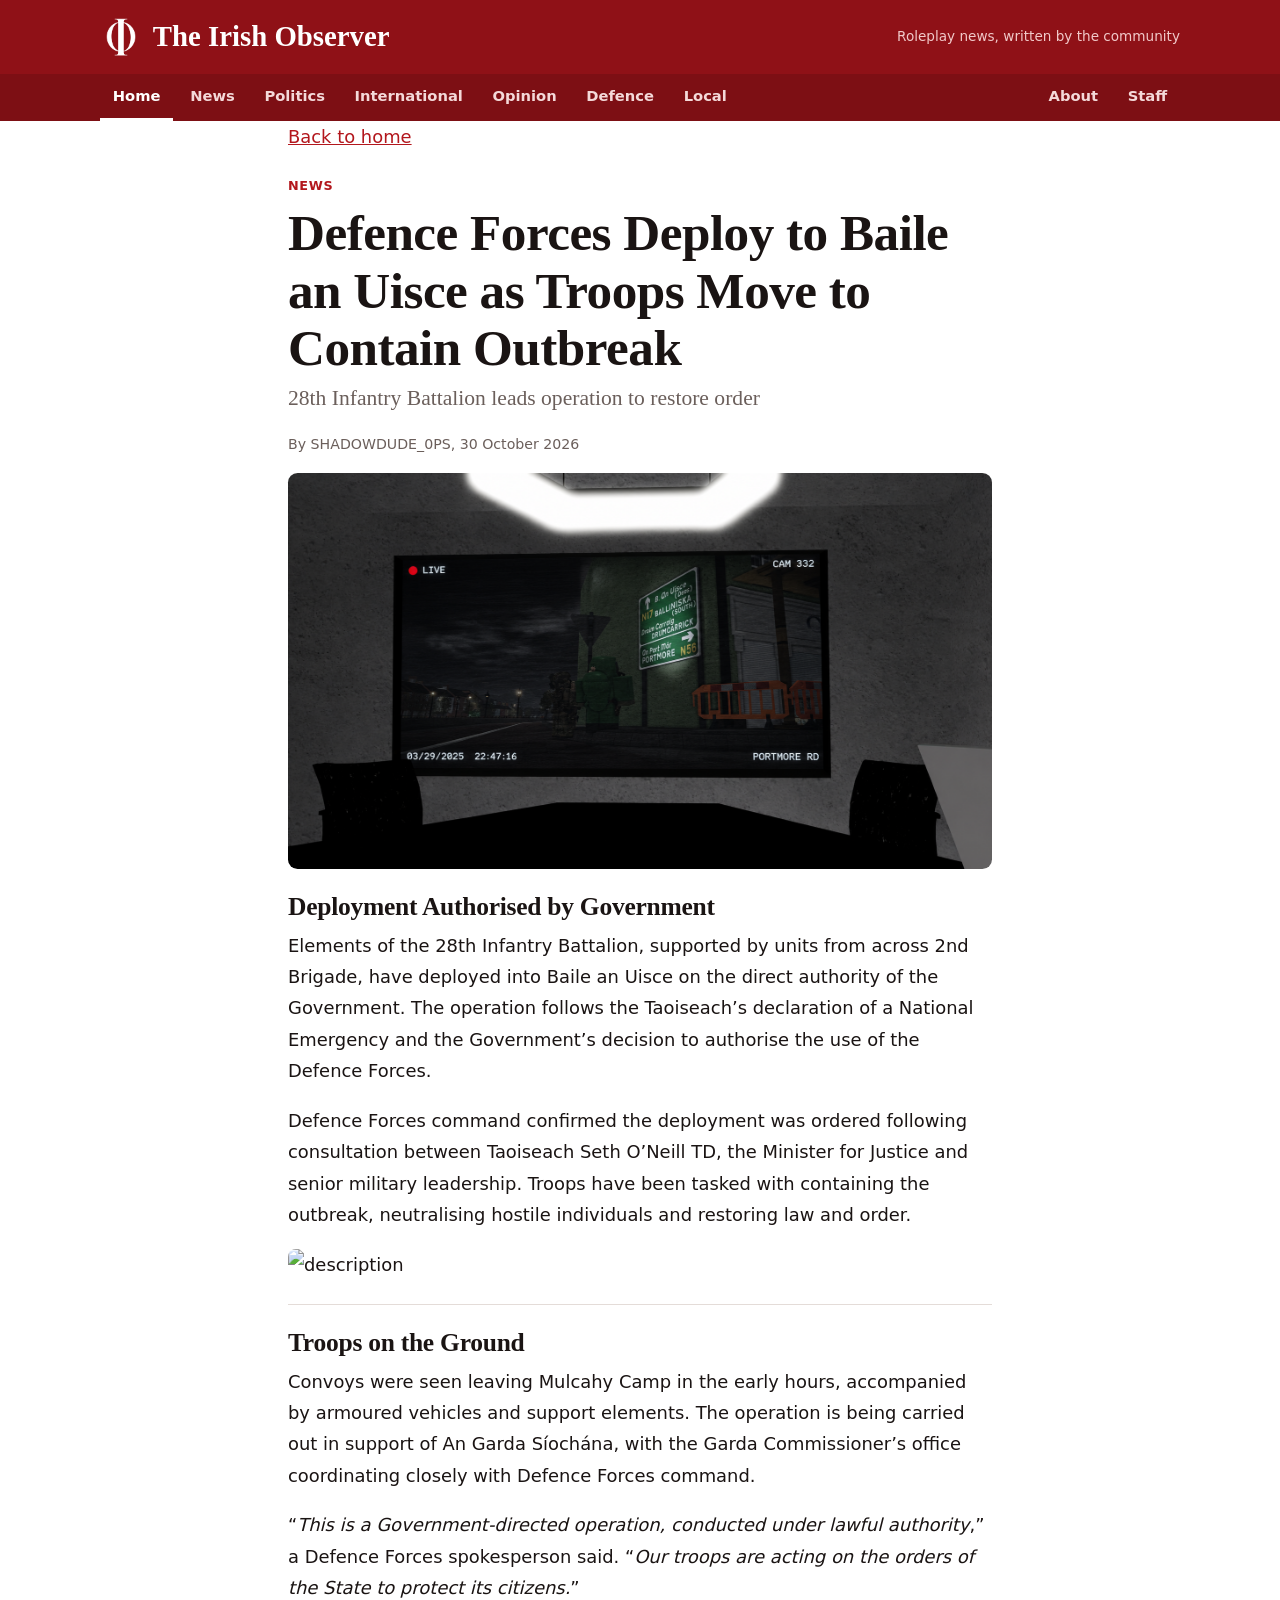
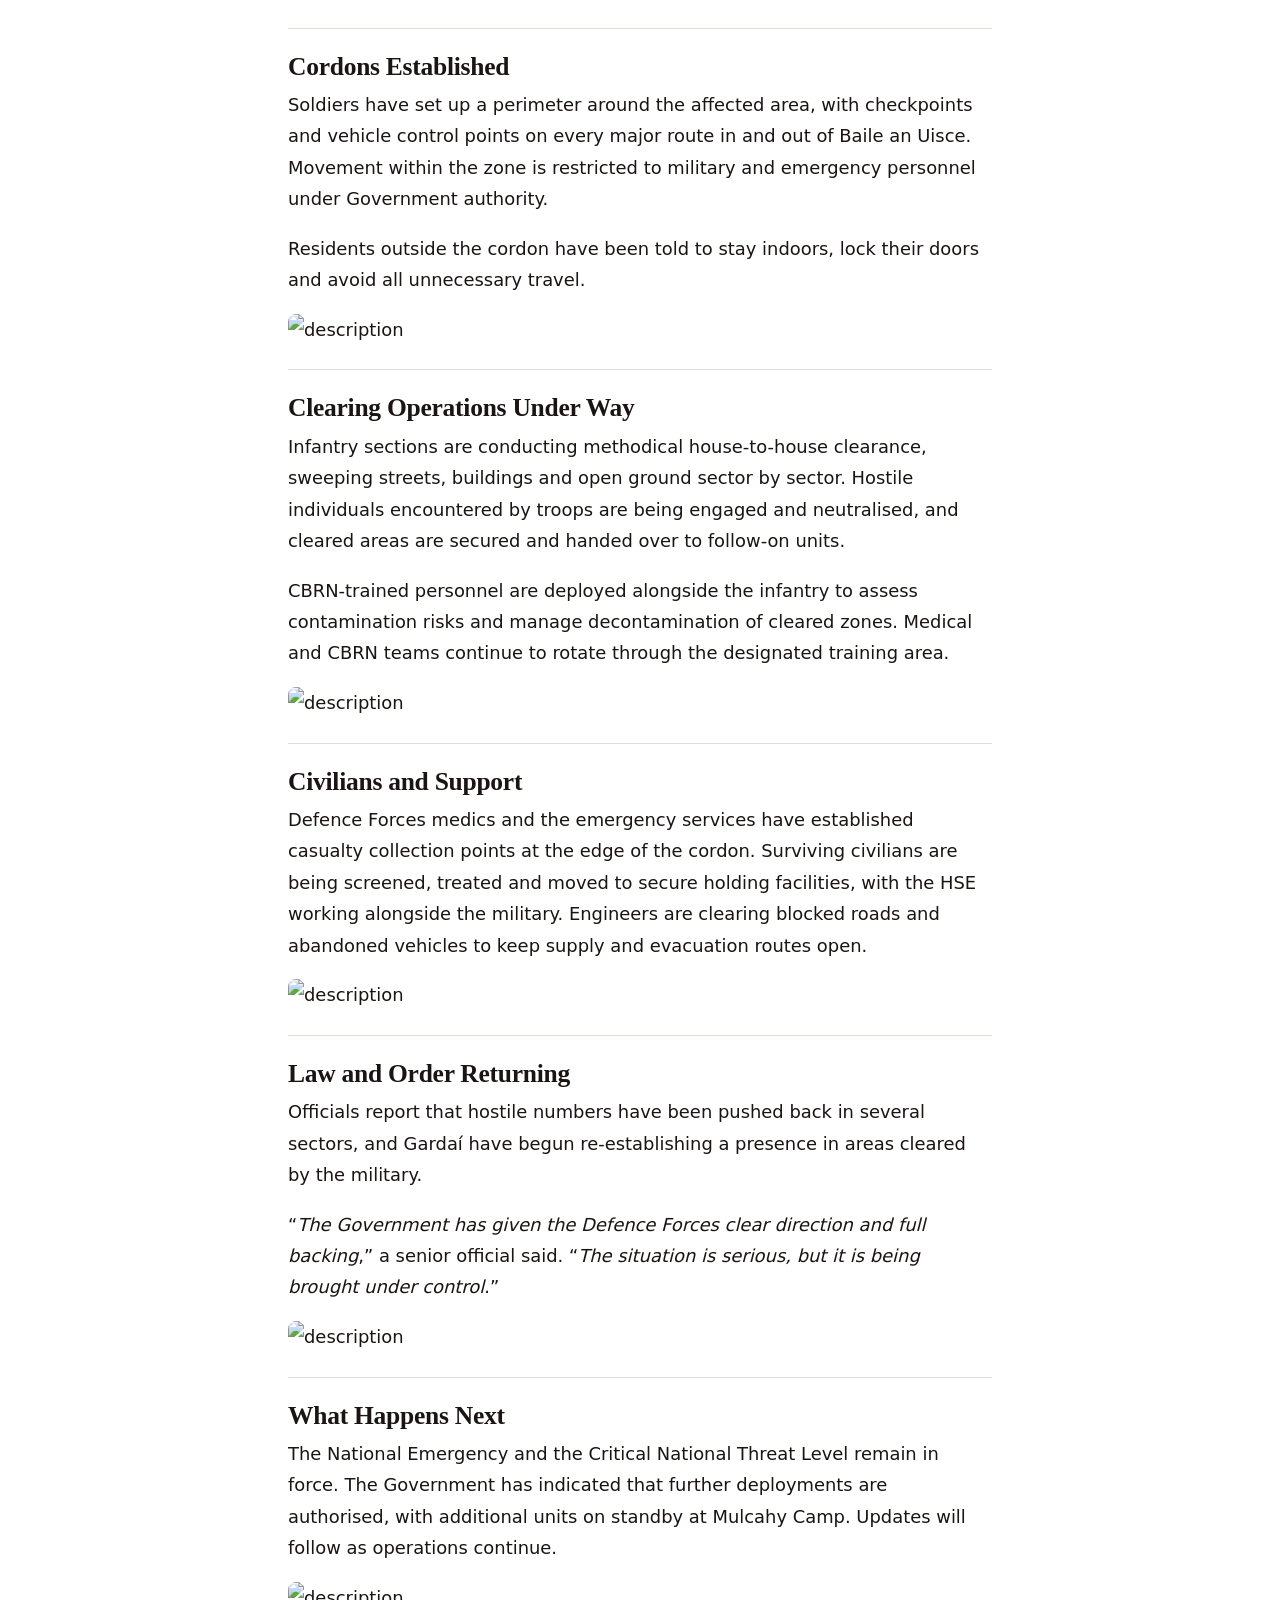
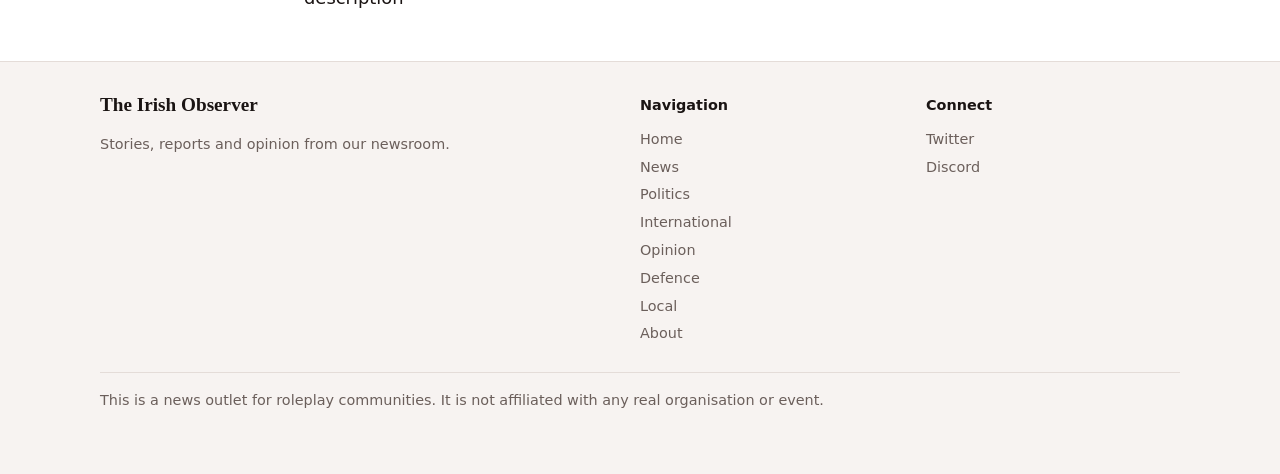
==== p/defence-forces-deploy-to-baile-an-uisce--mvvczonp/index.html @ a36e90ca "Share page: Defence Forces Deploy to Baile an Uisce as Troops Move to Contain Outbreak" ====
<!doctype html><html lang="en"><head><meta charset="utf-8"><title>Defence Forces Deploy to Baile an Uisce as Troops Move to Contain Outbreak - The Irish Observer</title><meta property="og:type" content="article"><meta property="og:site_name" content="The Irish Observer"><meta property="og:title" content="Defence Forces Deploy to Baile an Uisce as Troops Move to Contain Outbreak"><meta property="og:description" content="News: 28th Infantry Battalion leads operation to restore order"><meta property="og:url" content="https://irish-observer.github.io/p/defence-forces-deploy-to-baile-an-uisce--mvvczonp/"><meta property="og:image" content="https://irish-observer.github.io/images/1793388119868-e51151ce-7bc2-4d5a-90ff-779050ea4529.png"><meta property="og:image:alt" content="Defence Forces Deploy to Baile an Uisce as Troops Move to Contain Outbreak"><meta property="article:published_time" content="2026-10-30T19:02"><meta property="article:section" content="News"><meta property="article:author" content="SHADOWDUDE_0PS"><meta name="twitter:card" content="summary_large_image"><meta name="twitter:title" content="Defence Forces Deploy to Baile an Uisce as Troops Move to Contain Outbreak"><meta name="twitter:description" content="News: 28th Infantry Battalion leads operation to restore order"><meta name="twitter:image" content="https://irish-observer.github.io/images/1793388119868-e51151ce-7bc2-4d5a-90ff-779050ea4529.png"><meta name="theme-color" content="#8f1117"></head><body><a href="https://irish-observer.github.io/#/a/defence-forces-deploy-to-baile-an-uisce--mvvczonp">Read the story</a><script>location.replace("https://irish-observer.github.io/#/a/defence-forces-deploy-to-baile-an-uisce--mvvczonp")</script></body></html>
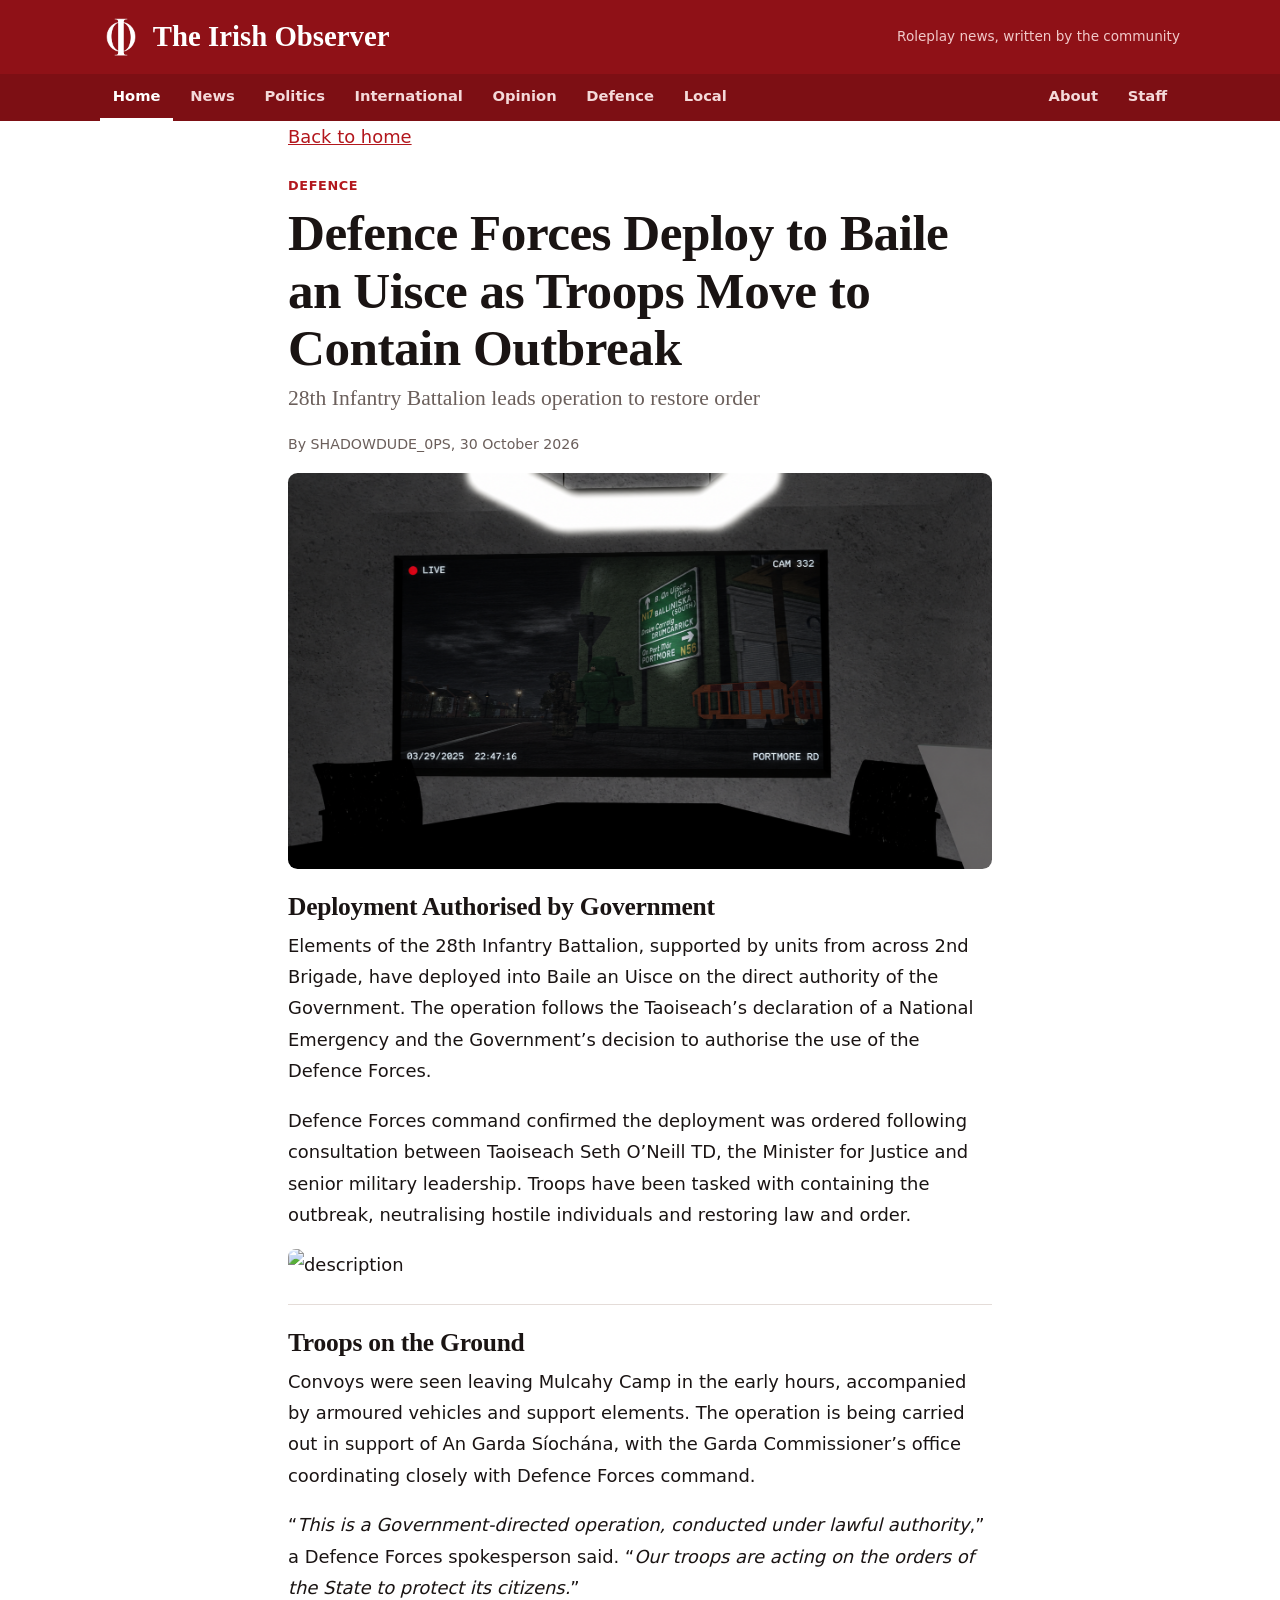
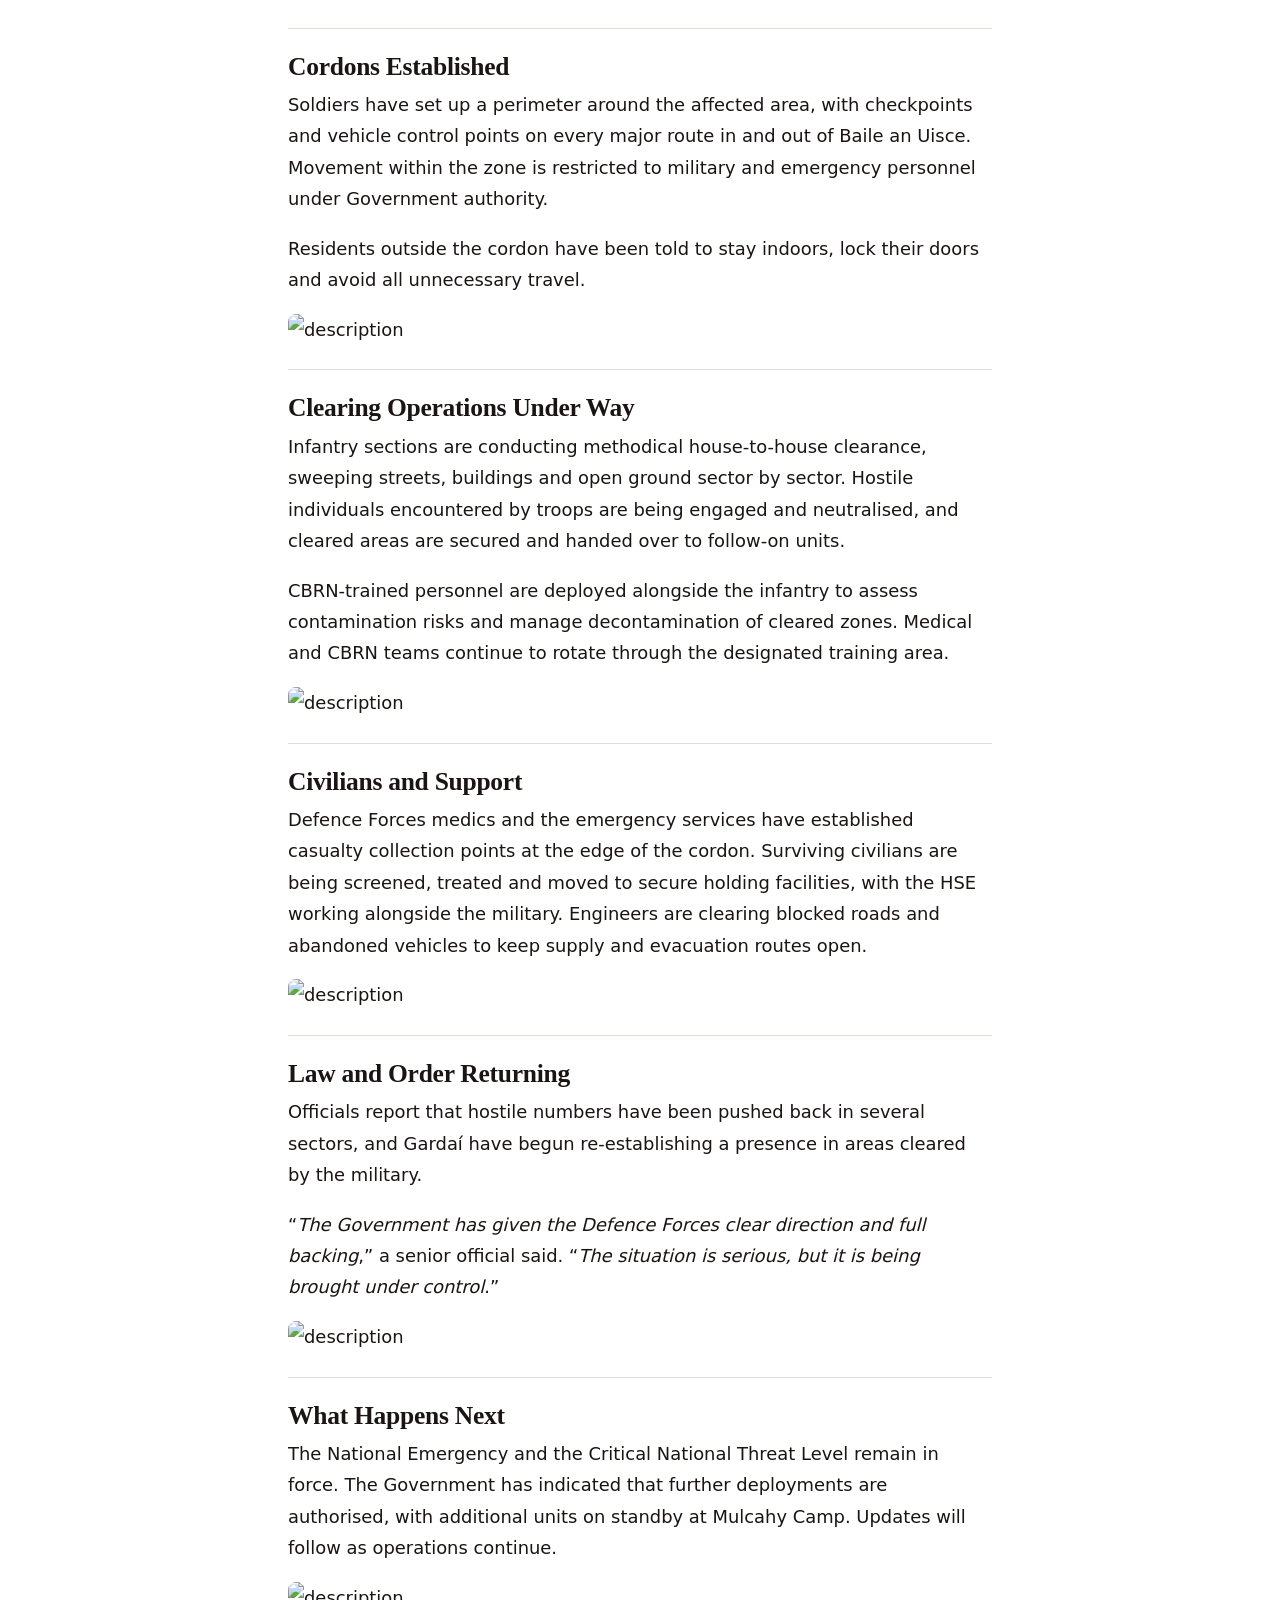
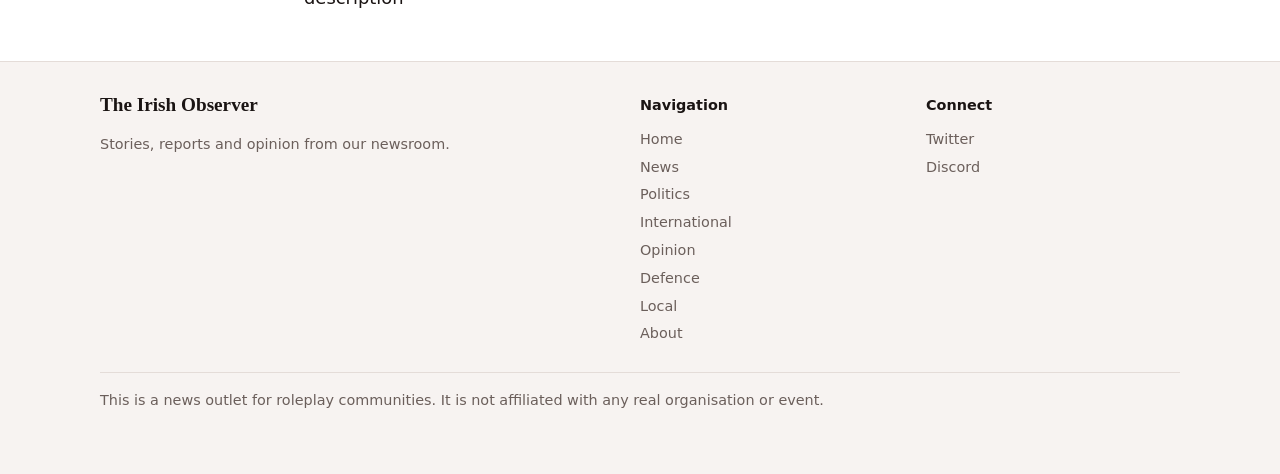
==== commit f1aafdbe: "Share page: Defence Forces Deploy to Baile an Uisce as Troops Move to Contain Outbreak" ====
--- a/p/defence-forces-deploy-to-baile-an-uisce--mvvczonp/index.html
+++ b/p/defence-forces-deploy-to-baile-an-uisce--mvvczonp/index.html
@@ -1 +1 @@
-<!doctype html><html lang="en"><head><meta charset="utf-8"><title>Defence Forces Deploy to Baile an Uisce as Troops Move to Contain Outbreak - The Irish Observer</title><meta property="og:type" content="article"><meta property="og:site_name" content="The Irish Observer"><meta property="og:title" content="Defence Forces Deploy to Baile an Uisce as Troops Move to Contain Outbreak"><meta property="og:description" content="News: 28th Infantry Battalion leads operation to restore order"><meta property="og:url" content="https://irish-observer.github.io/p/defence-forces-deploy-to-baile-an-uisce--mvvczonp/"><meta property="og:image" content="https://irish-observer.github.io/images/1793388119868-e51151ce-7bc2-4d5a-90ff-779050ea4529.png"><meta property="og:image:alt" content="Defence Forces Deploy to Baile an Uisce as Troops Move to Contain Outbreak"><meta property="article:published_time" content="2026-10-30T19:02"><meta property="article:section" content="News"><meta property="article:author" content="SHADOWDUDE_0PS"><meta name="twitter:card" content="summary_large_image"><meta name="twitter:title" content="Defence Forces Deploy to Baile an Uisce as Troops Move to Contain Outbreak"><meta name="twitter:description" content="News: 28th Infantry Battalion leads operation to restore order"><meta name="twitter:image" content="https://irish-observer.github.io/images/1793388119868-e51151ce-7bc2-4d5a-90ff-779050ea4529.png"><meta name="theme-color" content="#8f1117"></head><body><a href="https://irish-observer.github.io/#/a/defence-forces-deploy-to-baile-an-uisce--mvvczonp">Read the story</a><script>location.replace("https://irish-observer.github.io/#/a/defence-forces-deploy-to-baile-an-uisce--mvvczonp")</script></body></html>+<!doctype html><html lang="en"><head><meta charset="utf-8"><title>Defence Forces Deploy to Baile an Uisce as Troops Move to Contain Outbreak - The Irish Observer</title><meta property="og:type" content="article"><meta property="og:site_name" content="The Irish Observer"><meta property="og:title" content="Defence Forces Deploy to Baile an Uisce as Troops Move to Contain Outbreak"><meta property="og:description" content="Defence: 28th Infantry Battalion leads operation to restore order"><meta property="og:url" content="https://irish-observer.github.io/p/defence-forces-deploy-to-baile-an-uisce--mvvczonp/"><meta property="og:image" content="https://irish-observer.github.io/images/1793388119868-e51151ce-7bc2-4d5a-90ff-779050ea4529.png"><meta property="og:image:alt" content="Defence Forces Deploy to Baile an Uisce as Troops Move to Contain Outbreak"><meta property="article:published_time" content="2026-10-30T19:02"><meta property="article:section" content="Defence"><meta property="article:author" content="SHADOWDUDE_0PS"><meta name="twitter:card" content="summary_large_image"><meta name="twitter:title" content="Defence Forces Deploy to Baile an Uisce as Troops Move to Contain Outbreak"><meta name="twitter:description" content="Defence: 28th Infantry Battalion leads operation to restore order"><meta name="twitter:image" content="https://irish-observer.github.io/images/1793388119868-e51151ce-7bc2-4d5a-90ff-779050ea4529.png"><meta name="theme-color" content="#8f1117"></head><body><a href="https://irish-observer.github.io/#/a/defence-forces-deploy-to-baile-an-uisce--mvvczonp">Read the story</a><script>location.replace("https://irish-observer.github.io/#/a/defence-forces-deploy-to-baile-an-uisce--mvvczonp")</script></body></html>
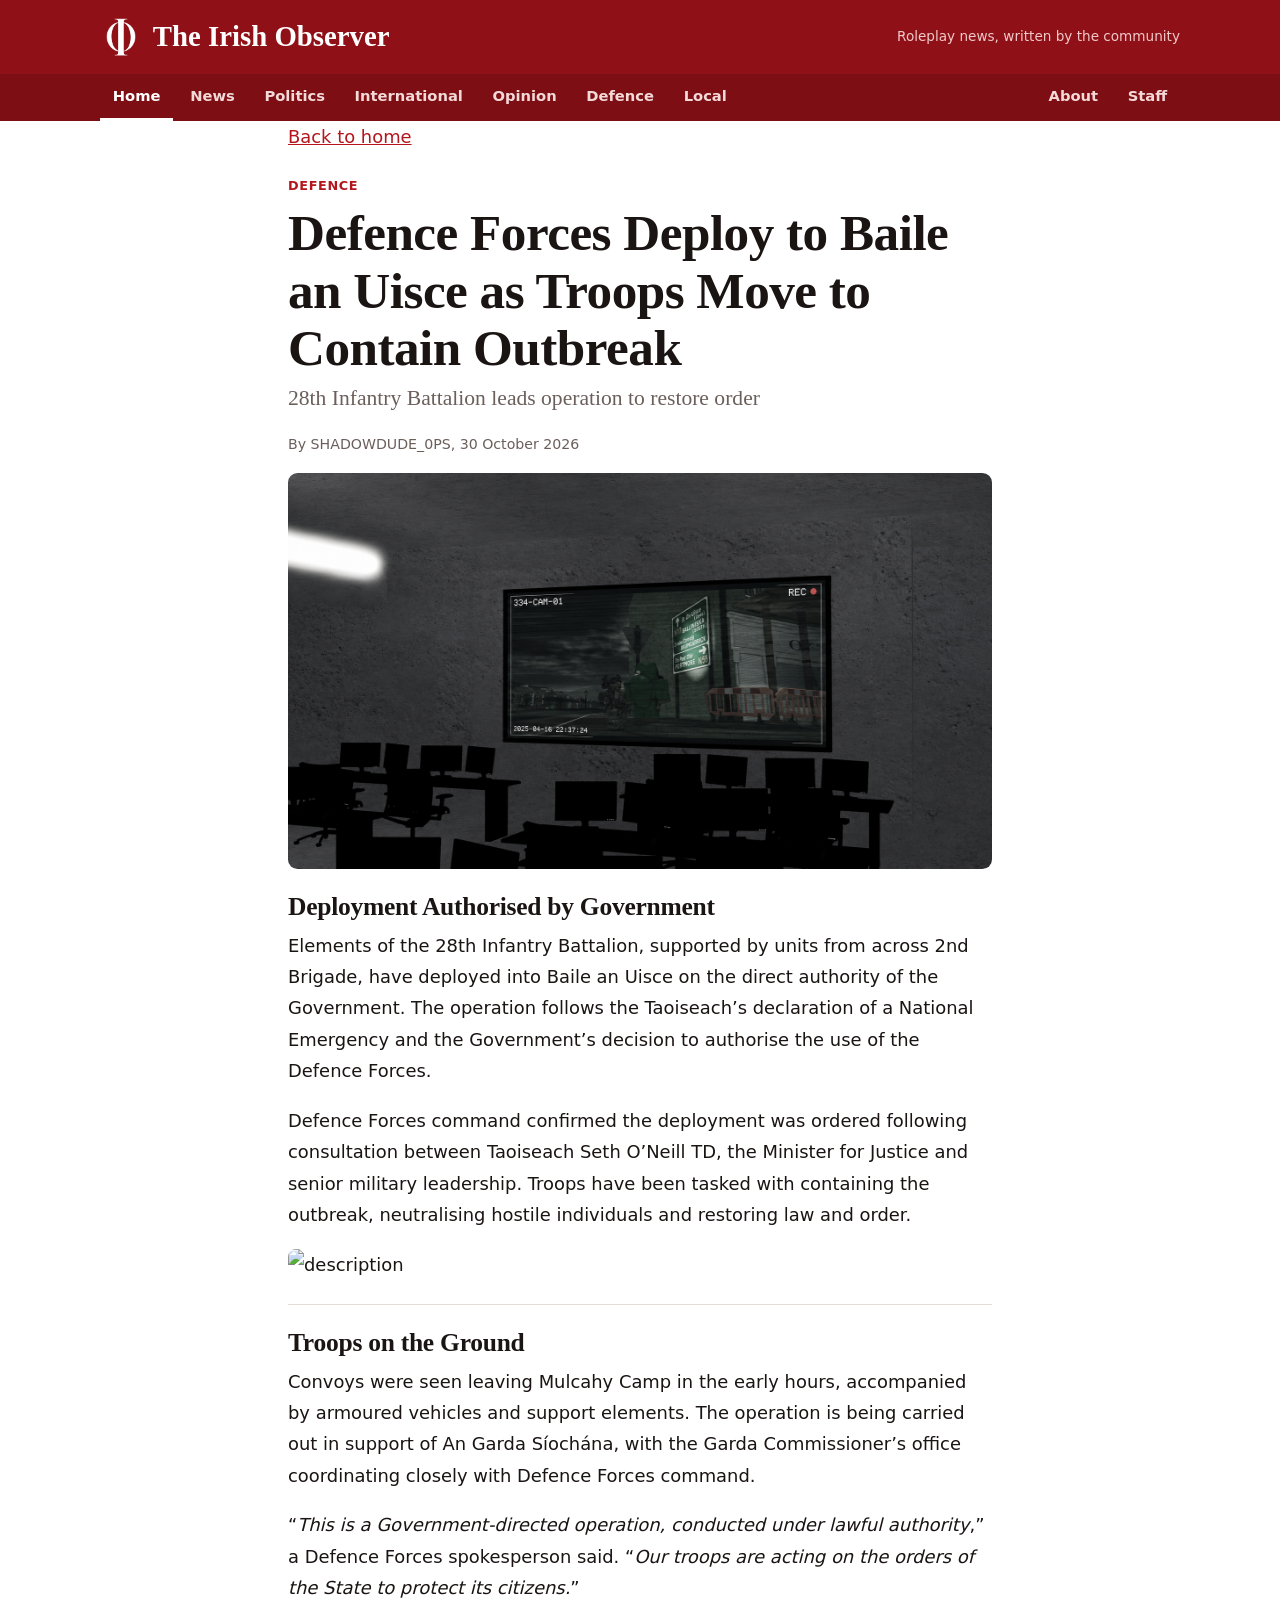
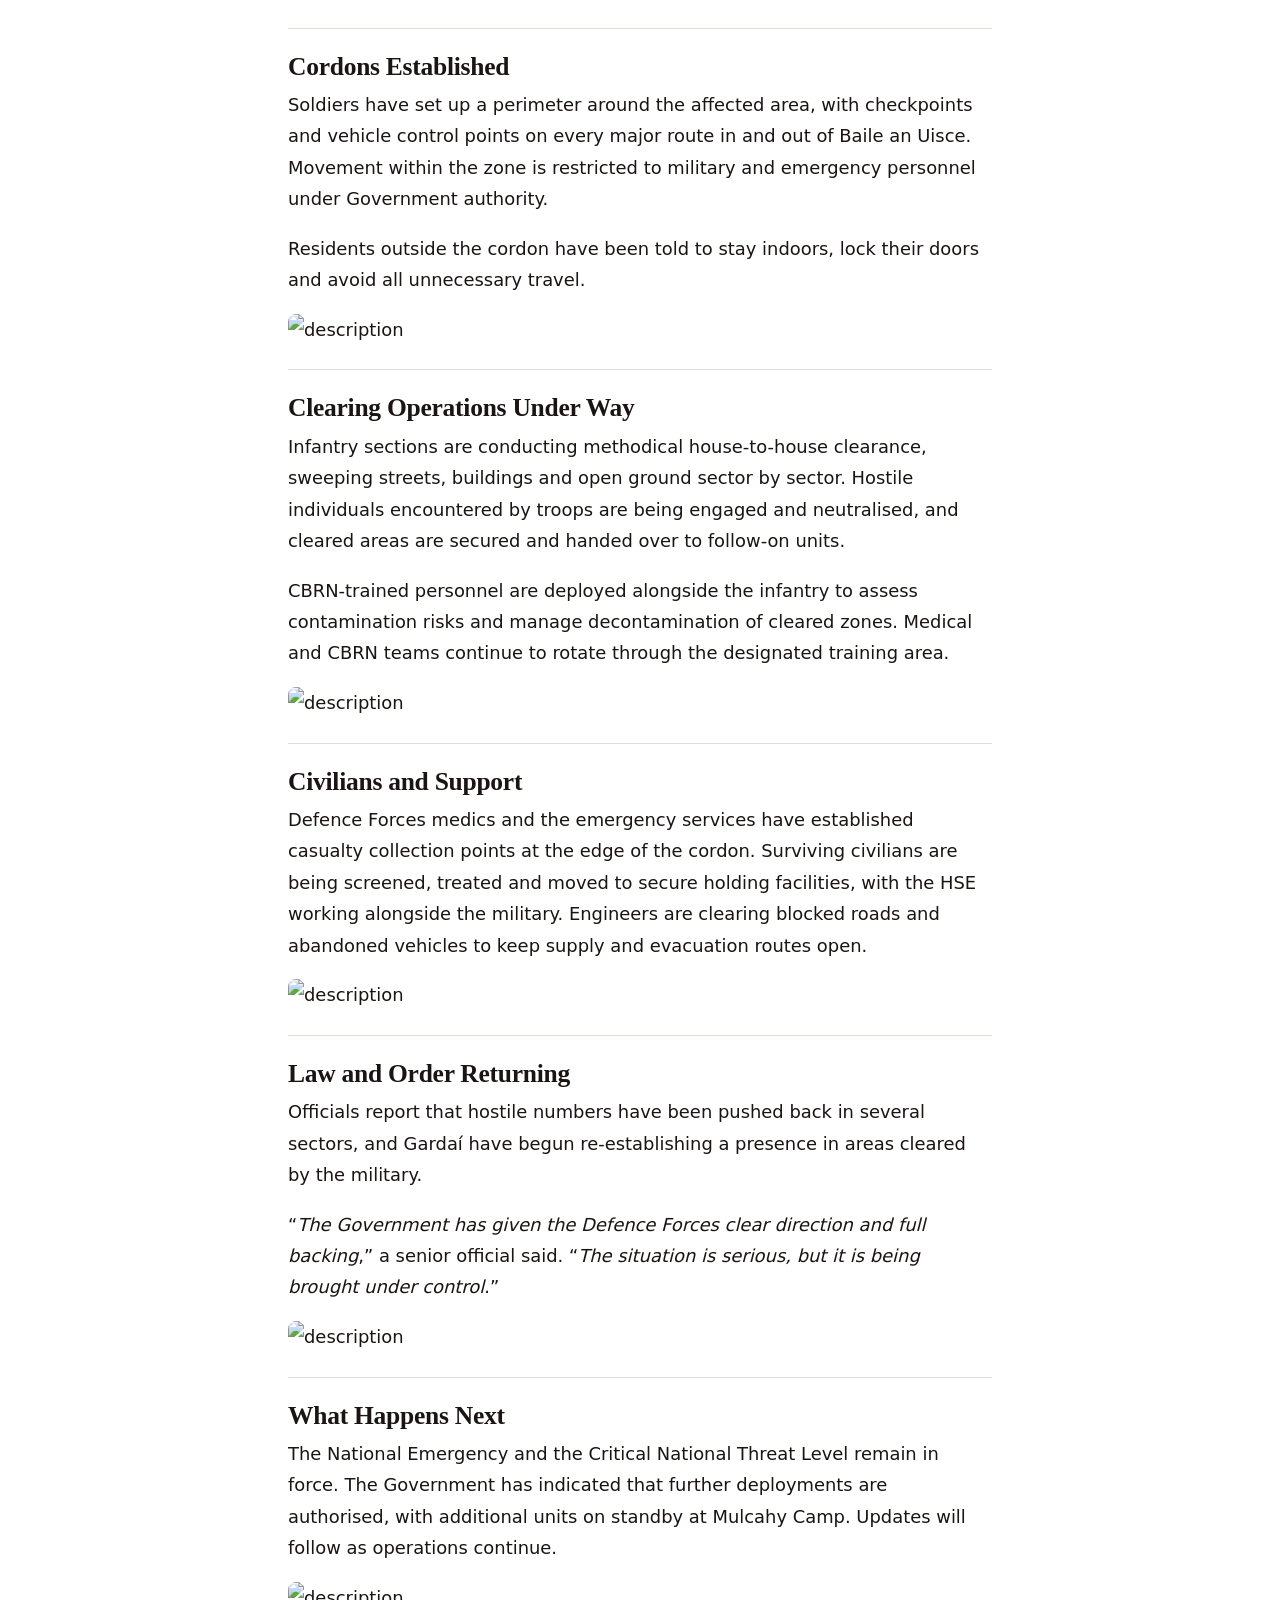
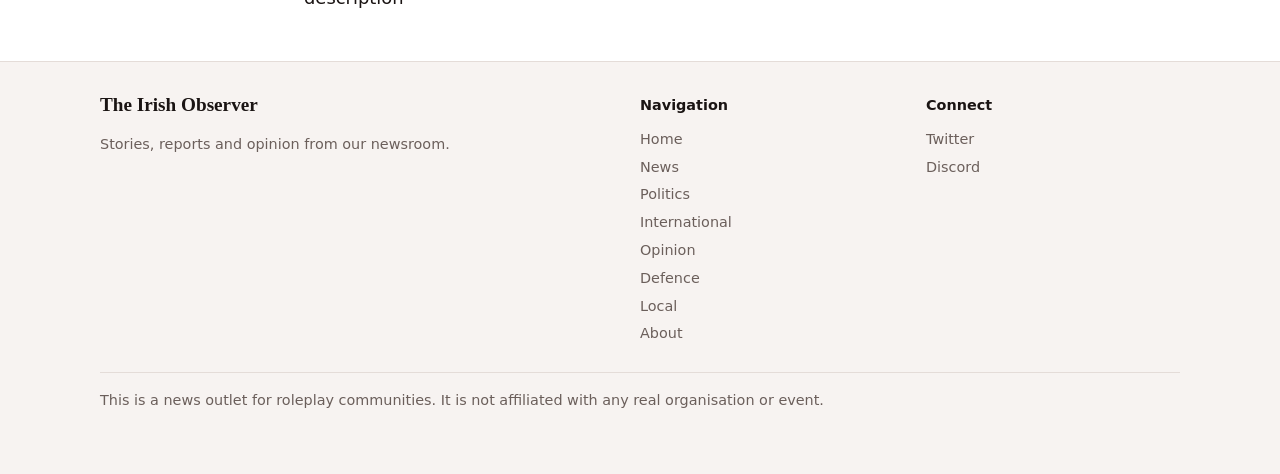
==== commit d3754987: "Share page: Defence Forces Deploy to Baile an Uisce as Troops Move to Contain Outbreak" ====
--- a/p/defence-forces-deploy-to-baile-an-uisce--mvvczonp/index.html
+++ b/p/defence-forces-deploy-to-baile-an-uisce--mvvczonp/index.html
@@ -1 +1 @@
-<!doctype html><html lang="en"><head><meta charset="utf-8"><title>Defence Forces Deploy to Baile an Uisce as Troops Move to Contain Outbreak - The Irish Observer</title><meta property="og:type" content="article"><meta property="og:site_name" content="The Irish Observer"><meta property="og:title" content="Defence Forces Deploy to Baile an Uisce as Troops Move to Contain Outbreak"><meta property="og:description" content="Defence: 28th Infantry Battalion leads operation to restore order"><meta property="og:url" content="https://irish-observer.github.io/p/defence-forces-deploy-to-baile-an-uisce--mvvczonp/"><meta property="og:image" content="https://irish-observer.github.io/images/1793388119868-e51151ce-7bc2-4d5a-90ff-779050ea4529.png"><meta property="og:image:alt" content="Defence Forces Deploy to Baile an Uisce as Troops Move to Contain Outbreak"><meta property="article:published_time" content="2026-10-30T19:02"><meta property="article:section" content="Defence"><meta property="article:author" content="SHADOWDUDE_0PS"><meta name="twitter:card" content="summary_large_image"><meta name="twitter:title" content="Defence Forces Deploy to Baile an Uisce as Troops Move to Contain Outbreak"><meta name="twitter:description" content="Defence: 28th Infantry Battalion leads operation to restore order"><meta name="twitter:image" content="https://irish-observer.github.io/images/1793388119868-e51151ce-7bc2-4d5a-90ff-779050ea4529.png"><meta name="theme-color" content="#8f1117"></head><body><a href="https://irish-observer.github.io/#/a/defence-forces-deploy-to-baile-an-uisce--mvvczonp">Read the story</a><script>location.replace("https://irish-observer.github.io/#/a/defence-forces-deploy-to-baile-an-uisce--mvvczonp")</script></body></html>+<!doctype html><html lang="en"><head><meta charset="utf-8"><title>Defence Forces Deploy to Baile an Uisce as Troops Move to Contain Outbreak - The Irish Observer</title><meta property="og:type" content="article"><meta property="og:site_name" content="The Irish Observer"><meta property="og:title" content="Defence Forces Deploy to Baile an Uisce as Troops Move to Contain Outbreak"><meta property="og:description" content="Defence: 28th Infantry Battalion leads operation to restore order"><meta property="og:url" content="https://irish-observer.github.io/p/defence-forces-deploy-to-baile-an-uisce--mvvczonp/"><meta property="og:image" content="https://irish-observer.github.io/images/1793405722467-1a86f4e4-750f-46e4-b118-105cbb2d8aec.png"><meta property="og:image:alt" content="Defence Forces Deploy to Baile an Uisce as Troops Move to Contain Outbreak"><meta property="article:published_time" content="2026-10-30T19:02"><meta property="article:section" content="Defence"><meta property="article:author" content="SHADOWDUDE_0PS"><meta name="twitter:card" content="summary_large_image"><meta name="twitter:title" content="Defence Forces Deploy to Baile an Uisce as Troops Move to Contain Outbreak"><meta name="twitter:description" content="Defence: 28th Infantry Battalion leads operation to restore order"><meta name="twitter:image" content="https://irish-observer.github.io/images/1793405722467-1a86f4e4-750f-46e4-b118-105cbb2d8aec.png"><meta name="theme-color" content="#8f1117"></head><body><a href="https://irish-observer.github.io/#/a/defence-forces-deploy-to-baile-an-uisce--mvvczonp">Read the story</a><script>location.replace("https://irish-observer.github.io/#/a/defence-forces-deploy-to-baile-an-uisce--mvvczonp")</script></body></html>
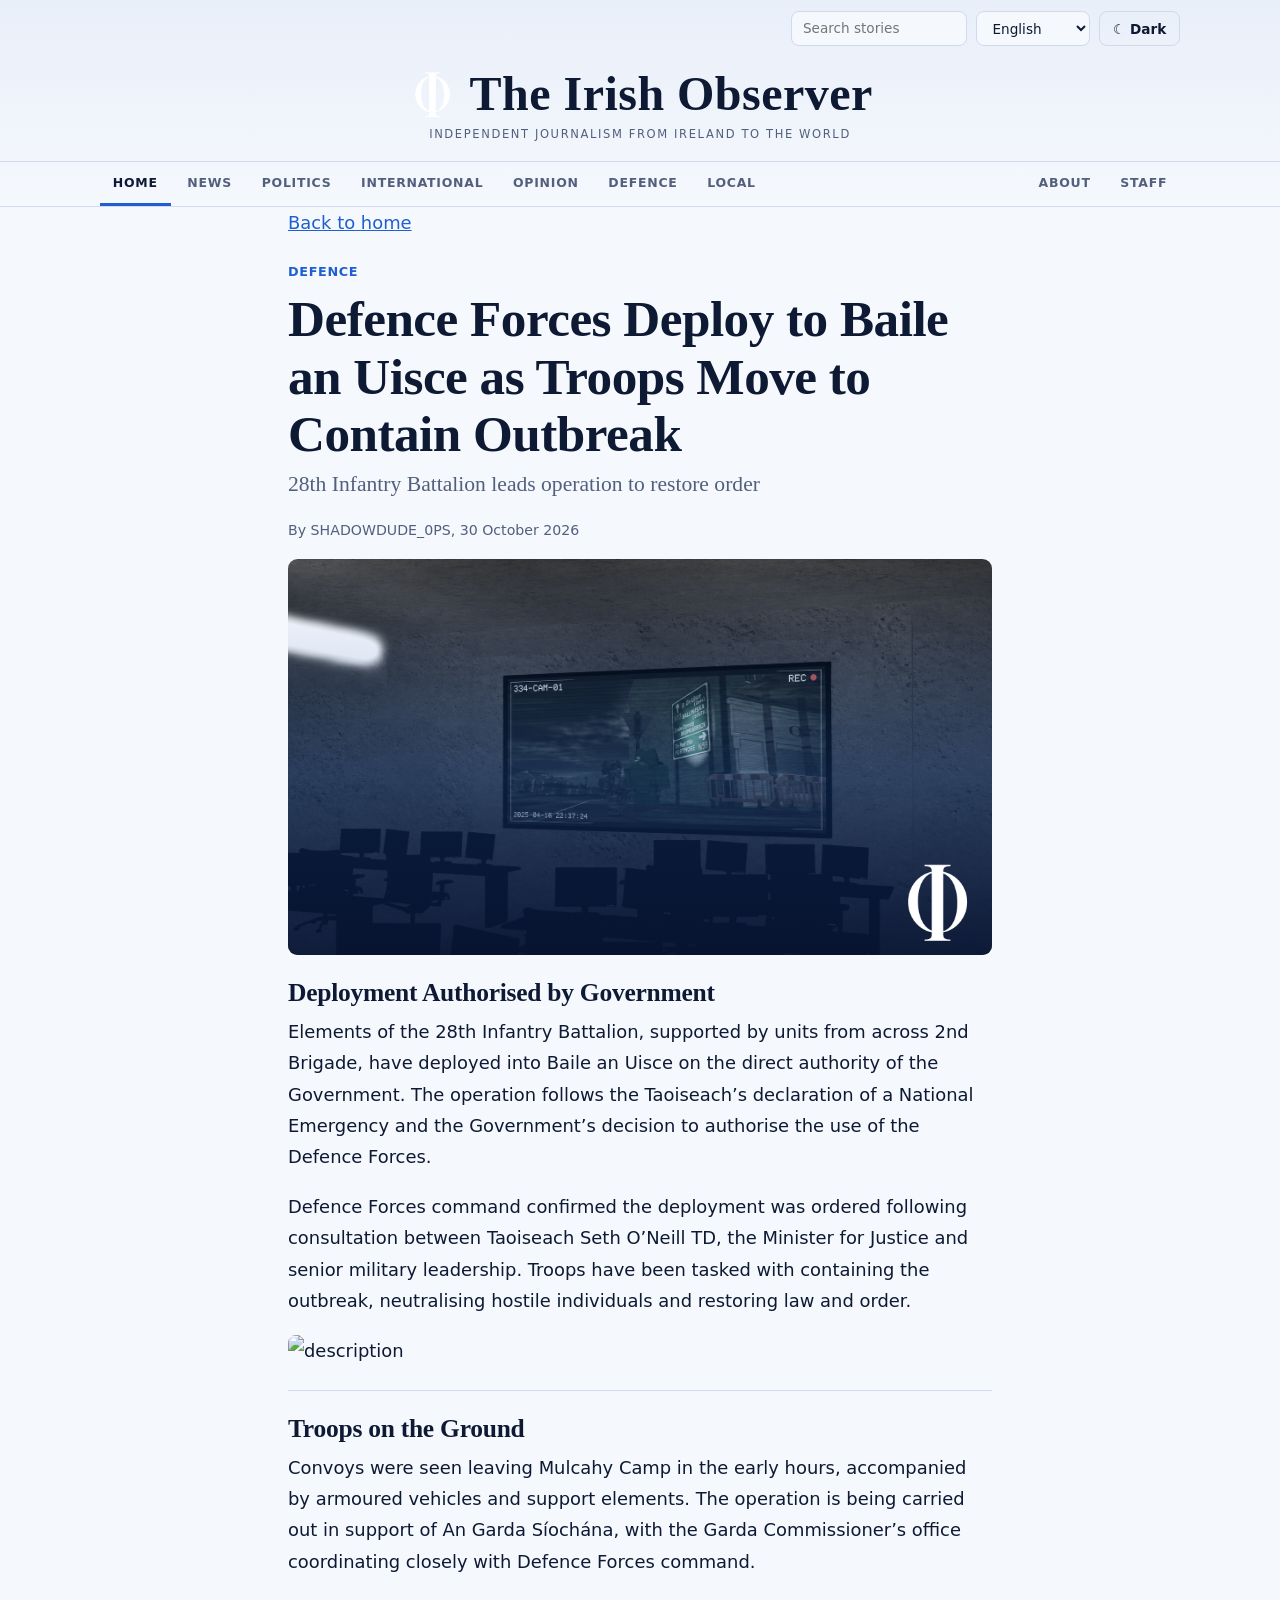
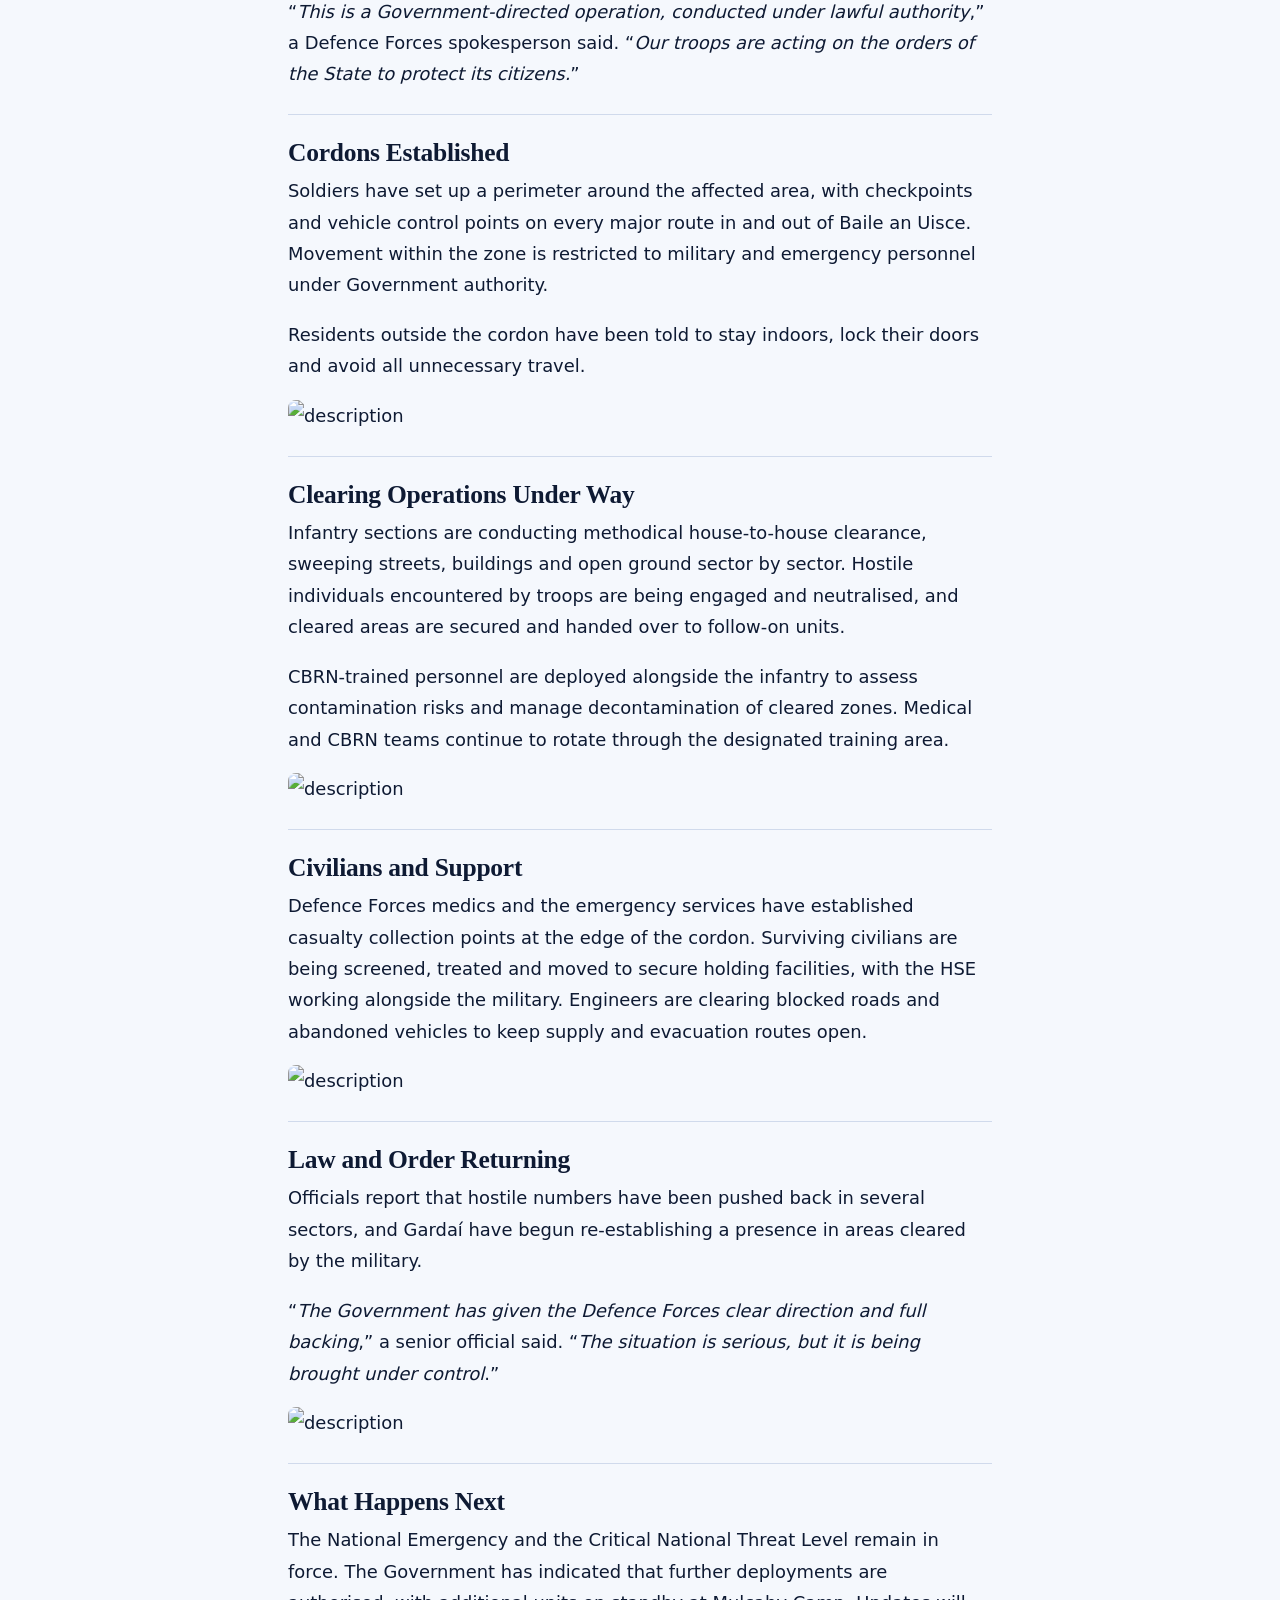
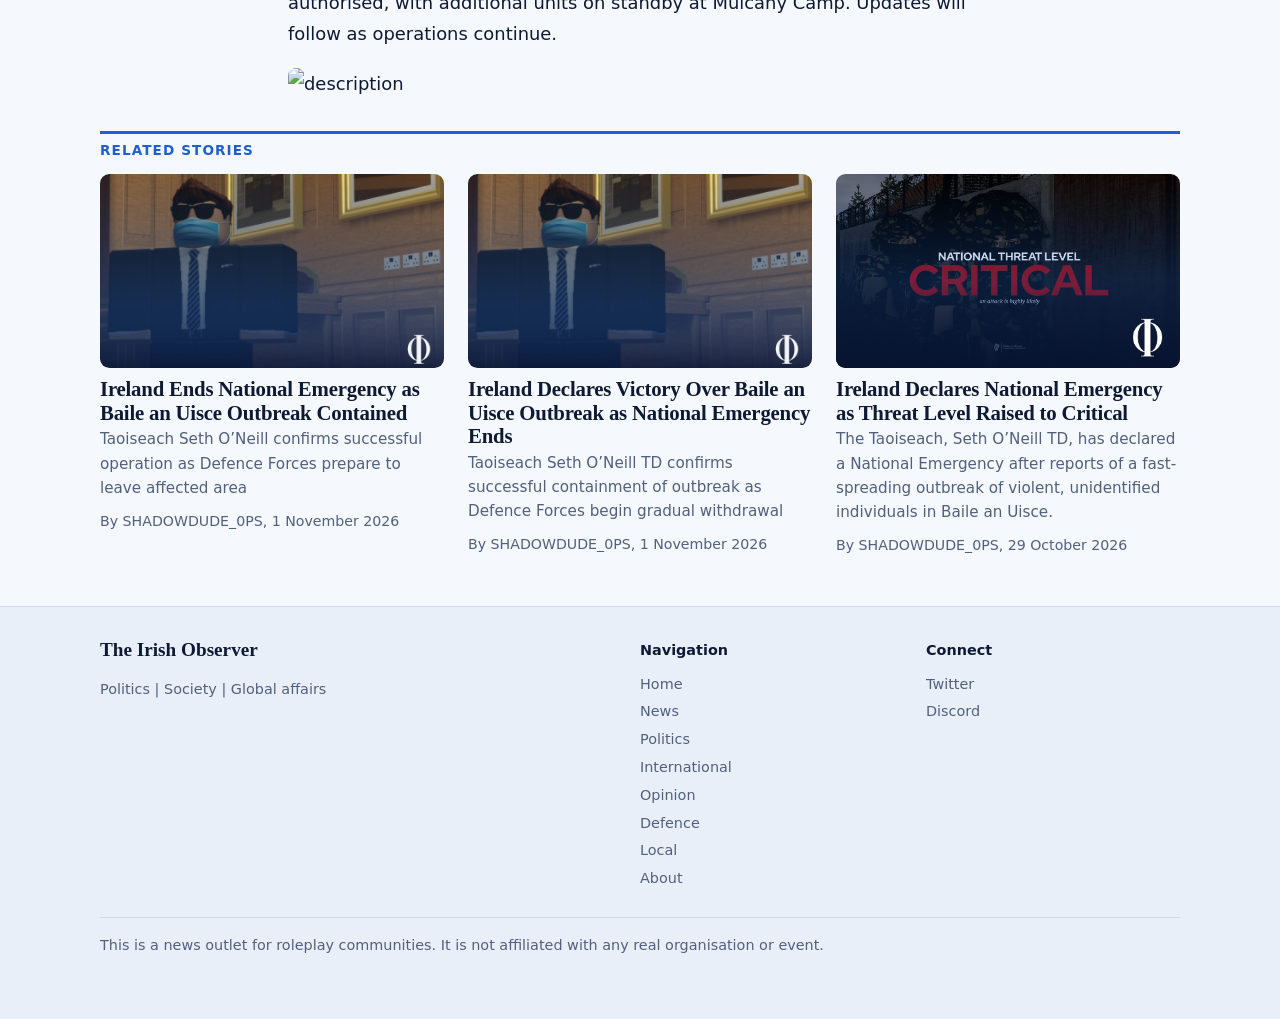
==== commit 97ddf230: "Share page: Defence Forces Deploy to Baile an Uisce as Troops Move to Contain Outbreak" ====
--- a/p/defence-forces-deploy-to-baile-an-uisce--mvvczonp/index.html
+++ b/p/defence-forces-deploy-to-baile-an-uisce--mvvczonp/index.html
@@ -1 +1 @@
-<!doctype html><html lang="en"><head><meta charset="utf-8"><title>Defence Forces Deploy to Baile an Uisce as Troops Move to Contain Outbreak - The Irish Observer</title><meta property="og:type" content="article"><meta property="og:site_name" content="The Irish Observer"><meta property="og:title" content="Defence Forces Deploy to Baile an Uisce as Troops Move to Contain Outbreak"><meta property="og:description" content="Defence: 28th Infantry Battalion leads operation to restore order"><meta property="og:url" content="https://irish-observer.github.io/p/defence-forces-deploy-to-baile-an-uisce--mvvczonp/"><meta property="og:image" content="https://irish-observer.github.io/images/1793405722467-1a86f4e4-750f-46e4-b118-105cbb2d8aec.png"><meta property="og:image:alt" content="Defence Forces Deploy to Baile an Uisce as Troops Move to Contain Outbreak"><meta property="article:published_time" content="2026-10-30T19:02"><meta property="article:section" content="Defence"><meta property="article:author" content="SHADOWDUDE_0PS"><meta name="twitter:card" content="summary_large_image"><meta name="twitter:title" content="Defence Forces Deploy to Baile an Uisce as Troops Move to Contain Outbreak"><meta name="twitter:description" content="Defence: 28th Infantry Battalion leads operation to restore order"><meta name="twitter:image" content="https://irish-observer.github.io/images/1793405722467-1a86f4e4-750f-46e4-b118-105cbb2d8aec.png"><meta name="theme-color" content="#8f1117"></head><body><a href="https://irish-observer.github.io/#/a/defence-forces-deploy-to-baile-an-uisce--mvvczonp">Read the story</a><script>location.replace("https://irish-observer.github.io/#/a/defence-forces-deploy-to-baile-an-uisce--mvvczonp")</script></body></html>+<!doctype html><html lang="en"><head><meta charset="utf-8"><title>Defence Forces Deploy to Baile an Uisce as Troops Move to Contain Outbreak - The Irish Observer</title><meta property="og:type" content="article"><meta property="og:site_name" content="The Irish Observer"><meta property="og:title" content="Defence Forces Deploy to Baile an Uisce as Troops Move to Contain Outbreak"><meta property="og:description" content="Defence: 28th Infantry Battalion leads operation to restore order"><meta property="og:url" content="https://irish-observer.github.io/p/defence-forces-deploy-to-baile-an-uisce--mvvczonp/"><meta property="og:image" content="https://irish-observer.github.io/images/1793405722467-1a86f4e4-750f-46e4-b118-105cbb2d8aec.png"><meta property="og:image:alt" content="Defence Forces Deploy to Baile an Uisce as Troops Move to Contain Outbreak"><meta property="article:published_time" content="2026-10-30T19:02"><meta property="article:section" content="Defence"><meta property="article:author" content="SHADOWDUDE_0PS"><meta name="twitter:card" content="summary_large_image"><meta name="twitter:title" content="Defence Forces Deploy to Baile an Uisce as Troops Move to Contain Outbreak"><meta name="twitter:description" content="Defence: 28th Infantry Battalion leads operation to restore order"><meta name="twitter:image" content="https://irish-observer.github.io/images/1793405722467-1a86f4e4-750f-46e4-b118-105cbb2d8aec.png"><meta name="theme-color" content="#2f6fe4"></head><body><a href="https://irish-observer.github.io/#/a/defence-forces-deploy-to-baile-an-uisce--mvvczonp">Read the story</a><script>location.replace("https://irish-observer.github.io/#/a/defence-forces-deploy-to-baile-an-uisce--mvvczonp")</script></body></html>
